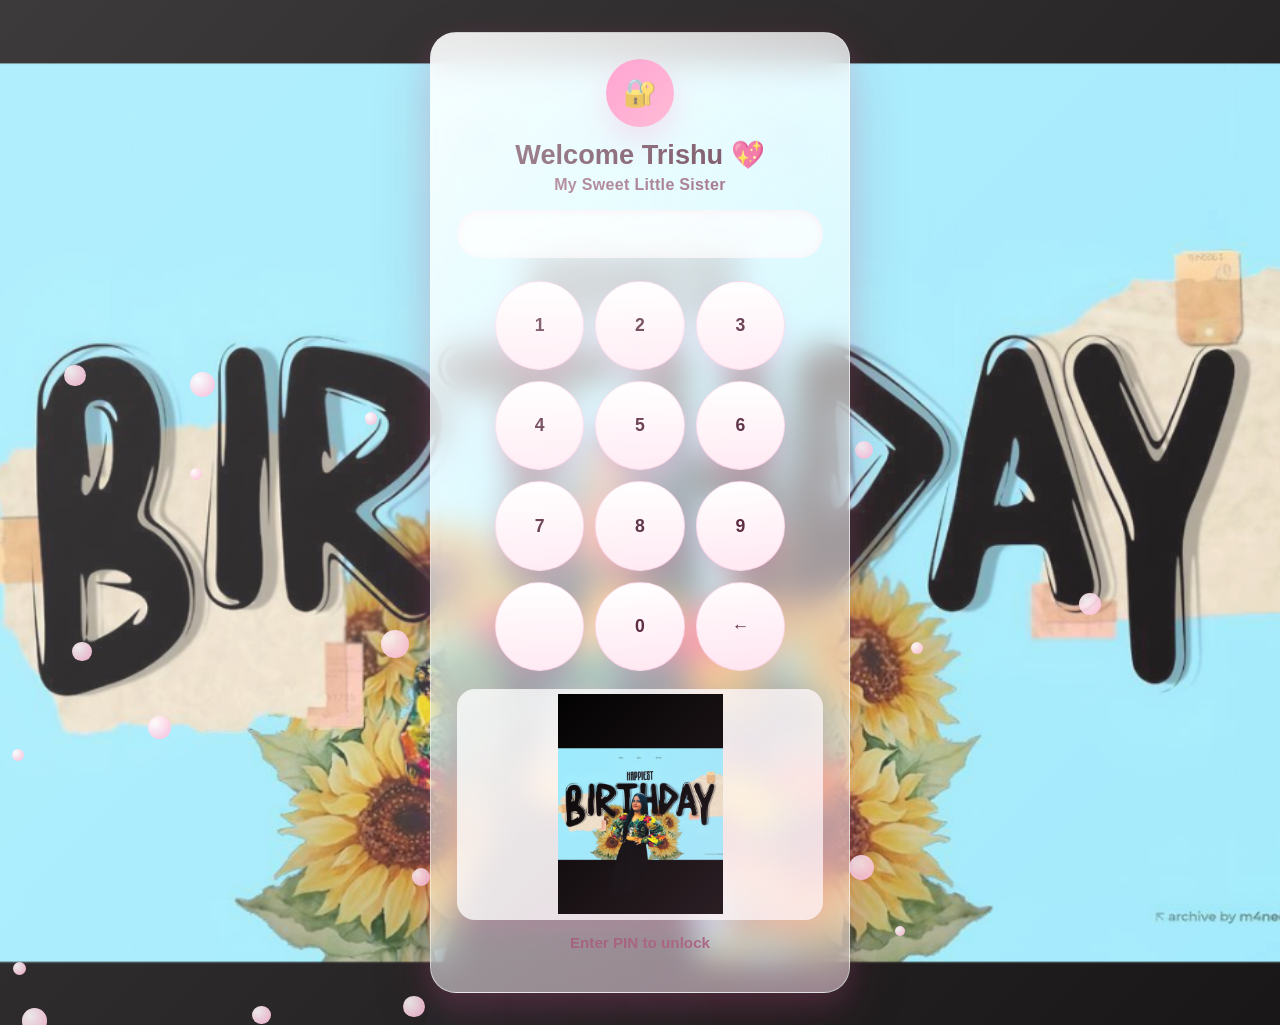
==== index.html @ af78383f "my website" ====
<!DOCTYPE html>
<html lang="en">
<head>
    <meta charset="utf-8" />
    <meta name="viewport" content="width=device-width,initial-scale=1,viewport-fit=cover" />
    <meta name="theme-color" content="#ffd6e8">
    <title>Welcome Trishu 💖</title>
    <link rel="stylesheet" href="style.css" />
</head>
<body>
    <div id="loading" class="loading-screen">
        <div class="loader-card">
            <img src="assets/images/teddy.gif" alt="teddy" class="loader-gif">
            <h1>Loading magic for Trishu...</h1>
            <div class="progress"><span></span></div>
            <p class="cute-quote">"A little sparkle for a big smile ✨"</p>
        </div>
    </div>

    <main id="lock-screen" class="center-page">
        <div class="lock-bg-layer" aria-hidden="true"></div>
        <div class="bg-anim"></div>
        <div class="card lock-card glass">
            <div class="lock-badge" aria-hidden="true">🔐</div>
            <div id="lock-content" class="lock-content">
                <h1>Welcome Trishu 💖</h1>
                <p class="sub">My Sweet Little Sister</p>

                <div id="pin-display" class="pin-display"></div>

                <div class="keypad" id="keypad"></div>

                <div class="lock-poster-wrap">
                    <img src="bgbig.jpg" alt="Birthday poster" class="lock-poster-img">
                </div>

                <p id="pin-msg" class="pin-msg">Enter PIN to unlock</p>
            </div>

            <div id="countdown-view" class="countdown-view hidden" aria-live="polite">
                <div class="countdown-badge">🎉</div>
                <h2>Birthday countdown</h2>
                <div id="unlock-countdown" class="unlock-countdown"></div>
                <p class="countdown-note">The full website opens on your birthday.</p>
            </div>
        </div>
    </main>

    <audio id="snd-key" src="assets/sounds/key.mp3" preload="auto"></audio>
    <audio id="snd-error" src="assets/sounds/error.mp3" preload="auto"></audio>
    <audio id="snd-success" src="assets/sounds/success.mp3" preload="auto"></audio>

    <script src="config.js"></script>
    <script src="script.js"></script>
</body>
</html>
---- style.css ----
:root{
  --pink-1:#ffd6e8;
  --pink-2:#ffb6d5;
  --glass-bg: rgba(255,255,255,0.24);
  --glass-border: rgba(255,255,255,0.45);
  --accent: #ff69b4;
  --accent-2:#ff95c8;
  --soft:#fff7fc;
  --ink:#5b2b41;
}

*{box-sizing:border-box}

html,body{height:100%;-webkit-overflow-scrolling:touch;scroll-behavior:smooth}
body{font-family:'Segoe UI', Arial, sans-serif;margin:0;background:linear-gradient(135deg,var(--pink-1),var(--pink-2));min-height:100vh;overflow:auto;color:var(--ink)}
.center-page{display:flex;align-items:center;justify-content:center;min-height:100dvh;padding:clamp(1rem,4vw,2rem);padding-top:calc(clamp(1rem,4vw,2rem) + env(safe-area-inset-top));padding-bottom:calc(clamp(1rem,4vw,2rem) + env(safe-area-inset-bottom));position:relative;overflow:hidden}
.glass{background:linear-gradient(135deg, rgba(255,255,255,0.58), rgba(255,255,255,0.18));backdrop-filter:blur(16px) saturate(140%);border:1px solid var(--glass-border);border-radius:26px;padding:1.4rem}
.lock-bg-layer{position:absolute;inset:-2%;z-index:-2;background:url('bgbig.jpg') center/cover no-repeat;opacity:0.95;pointer-events:none}
.lock-bg-layer::before{content:'';position:absolute;inset:0;background:linear-gradient(135deg, rgba(255,255,255,0.2), rgba(255,255,255,0.05));pointer-events:none}
.lock-poster-wrap{margin-top:.9rem;border-radius:18px;overflow:hidden;padding:.35rem;background:rgba(255,255,255,0.78);box-shadow:0 10px 24px rgba(255,105,180,0.14)}
.lock-poster-img{display:block;width:100%;max-height:220px;object-fit:contain;border-radius:14px;animation:singleRotate 6s ease-in-out 1;transform-origin:center}
.card{padding:1rem;text-align:center;box-shadow:0 18px 45px rgba(107,49,76,0.16), inset 0 1px 0 rgba(255,255,255,0.7);border-radius:26px}
.lock-card{width:min(420px,94vw);padding:clamp(1rem,3.5vw,1.6rem);position:relative;overflow:hidden;box-shadow:0 24px 60px rgba(120,38,74,0.18),0 10px 28px rgba(255,105,180,0.16);border:1px solid rgba(255,255,255,0.55);background:linear-gradient(145deg,rgba(255,255,255,0.78),rgba(255,250,252,0.4))}
.lock-card::before{content:'';position:absolute;inset:-1px;border-radius:inherit;background:linear-gradient(135deg,rgba(255,255,255,0.55),transparent 55%,rgba(255,182,213,0.25));pointer-events:none}
.lock-badge{width:68px;height:68px;border-radius:50%;margin:0 auto .8rem;display:grid;place-items:center;font-size:1.7rem;background:linear-gradient(135deg,var(--accent),#ff9fc5);box-shadow:0 12px 30px rgba(255,105,180,0.28);color:white}
.lock-card h1{margin:.2rem 0 .3rem;font-size:clamp(1.4rem,3vw,1.7rem);font-weight:800}
.sub{margin:0 0 .8rem;color:#8e5670;font-weight:600;letter-spacing:.02em}
.pin-display{font-size:clamp(1.2rem,3vw,1.5rem);letter-spacing:.7rem;margin:1rem 0 .8rem;padding:.8rem 1rem;border-radius:999px;background:rgba(255,255,255,0.75);box-shadow:inset 0 2px 8px rgba(255,105,180,0.12);min-height:3rem;display:flex;align-items:center;justify-content:center}
.keypad{display:grid;grid-template-columns:repeat(3,1fr);gap:.7rem;padding:.6rem 0 .2rem;max-width:290px;margin:0 auto}
.key{background:linear-gradient(180deg,#fff,#ffeaf3);border:1px solid rgba(255,105,180,0.2);border-radius:50%;width:100%;aspect-ratio:1;display:flex;align-items:center;justify-content:center;font-size:1.1rem;font-weight:700;cursor:pointer;user-select:none;box-shadow:0 10px 20px rgba(255,105,180,0.16), inset 0 1px 0 rgba(255,255,255,0.9);transition:transform .12s ease, box-shadow .12s ease, border-color .12s ease;color:var(--ink)}
.key:hover{transform:translateY(-2px);box-shadow:0 14px 24px rgba(255,105,180,0.2)}
.key:active{transform:scale(.94);box-shadow:0 6px 12px rgba(255,105,180,0.14)}
.pin-msg{margin-top:.9rem;color:#9a5874;font-size:.95rem;font-weight:600}
.countdown-view{display:flex;flex-direction:column;align-items:center;justify-content:center;gap:.7rem;text-align:center;padding:.4rem 0}
.countdown-badge{width:58px;height:58px;border-radius:50%;display:grid;place-items:center;background:linear-gradient(135deg,var(--accent),#ff9fc5);font-size:1.6rem;box-shadow:0 10px 24px rgba(255,105,180,0.18)}
.unlock-countdown{width:100%}
.countdown-stack{display:grid;grid-template-columns:repeat(2,minmax(0,1fr));gap:.7rem;margin-top:.3rem}
.countdown-box{padding:.7rem;border-radius:16px;background:rgba(255,255,255,0.75);box-shadow:inset 0 2px 8px rgba(255,105,180,0.1)}
.countdown-box strong{display:block;font-size:1.25rem;color:#7a2f4f}
.countdown-box span{font-size:.75rem;color:#9a5874;text-transform:uppercase;letter-spacing:.08em}
.countdown-note{margin:0;color:#8e5670;font-size:.95rem}
.hidden{display:none !important}
.shake{animation:shake .5s}
@keyframes shake{0%{transform:translateX(0)}25%{transform:translateX(-8px)}50%{transform:translateX(8px)}75%{transform:translateX(-6px)}100%{transform:translateX(0)}}
.lock-card.unlocked{transform:scale(1.02);box-shadow:0 32px 80px rgba(255,105,180,0.15),0 14px 38px rgba(0,0,0,0.12);border-color:rgba(255,255,255,0.65)}
.loading-screen{position:fixed;inset:0;display:flex;align-items:center;justify-content:center;background:linear-gradient(180deg,rgba(255,240,245,0.95),rgba(255,245,250,0.6));z-index:9999}
.loader-card{width:min(360px,92vw);text-align:center;padding:clamp(1rem,3vw,1.5rem);border-radius:24px;background:rgba(255,255,255,0.72);box-shadow:0 20px 45px rgba(122,53,80,0.16);backdrop-filter:blur(14px)}
.loader-gif{width:120px;height:120px;filter:drop-shadow(0 10px 24px rgba(255,105,180,0.18))}
.progress{height:8px;background:rgba(255,255,255,0.4);border-radius:999px;margin:1rem 0;overflow:hidden}
.progress span{display:block;height:100%;width:0;background:linear-gradient(90deg,var(--accent),var(--accent-2));animation:load 3s linear forwards}
@keyframes load{to{width:100%}}
@keyframes singleRotate{0%{transform:rotate(0deg) scale(1)}50%{transform:rotate(8deg) scale(1.02)}100%{transform:rotate(0deg) scale(1)}}

/* Home */
.home-page{padding-bottom:5rem;position:relative;min-height:100vh;overflow-x:hidden}
.home-page .topbar{padding:2rem 1rem 1rem;text-align:center;max-width:900px;margin:0 auto;position:relative;z-index:1;padding-top:clamp(3.5rem,10vh,6rem);padding-bottom:clamp(1.2rem,3vh,2rem)}
.home-bg-layer{position:fixed;inset:0;z-index:-2;background:url('bg.jpeg') center/cover no-repeat;background-size:cover;background-position:center;pointer-events:none}
.home-poster-card{margin-top:1rem;position:relative;z-index:1}
.home-poster-card h3{margin:.2rem 0 .7rem;color:#7a2f4f}
.home-poster-card .poster-frame{background:rgba(255,255,255,0.75);padding:.4rem;border-radius:18px;overflow:hidden}
.home-poster-card .poster-image{display:block;width:100%;height:auto;max-height:min(70vh,460px);object-fit:contain;border-radius:14px;margin:0 auto}
.hero-bubble{width:74px;height:74px;border-radius:50%;display:grid;place-items:center;font-size:2rem;margin:0 auto 1rem;background:linear-gradient(135deg,#fff5fb,#ffd9eb);box-shadow:0 14px 30px rgba(255,105,180,0.2)}
.welcome-anim{font-family:serif;font-size:clamp(1.6rem,4vw,2.4rem);margin:0 0 .4rem;filter:drop-shadow(0 6px 14px rgba(255,105,180,0.25));animation:floaty 6s ease-in-out infinite}
.subtitle{margin:0 auto;max-width:620px;color:#8b5670;font-size:1rem;line-height:1.6}
@keyframes floaty{0%{transform:translateY(0)}50%{transform:translateY(-6px)}100%{transform:translateY(0)}}
.dashboard{max-width:980px;margin:0 auto;padding:0 1rem 2rem;padding-top:clamp(1rem,2.5vh,1.8rem)}
.story-section{margin-top:1rem}
.section-heading{margin-bottom:1rem;padding:0 .2rem}
.section-heading span{display:inline-block;padding:.35rem .7rem;border-radius:999px;background:rgba(255,255,255,0.7);color:#b14f7d;font-size:.86rem;font-weight:700;margin-bottom:.5rem}
.section-heading h2{margin:0;font-size:1.2rem;color:#6d3650}
.cards{display:grid;grid-template-columns:repeat(2,minmax(0,1fr));gap:1rem}
.big-card{min-height:260px;display:flex;flex-direction:column;align-items:center;justify-content:center;text-decoration:none;color:inherit;position:relative;overflow:hidden;border-radius:22px;padding:1rem;transition:transform .2s ease, box-shadow .2s ease}
.big-card::after{content:'';position:absolute;inset:auto -20% -20% auto;width:120px;height:120px;background:rgba(255,255,255,0.25);border-radius:50%;pointer-events:none}
.card-art{width:100%;max-width:220px;height:auto;border-radius:18px;object-fit:cover;box-shadow:0 12px 24px rgba(176,81,120,0.12)}
.card-copy{margin-top:.8rem;text-align:center}
.card-copy h3{margin:.1rem 0 .2rem;font-size:1.05rem}
.card-copy p{margin:0;color:#8b5670;font-size:.92rem;line-height:1.4}
.big-card:hover{transform:translateY(-6px) scale(1.01);box-shadow:0 20px 45px rgba(0,0,0,0.14)}
.mini-section{margin-top:1rem;padding:1rem 1.2rem;border-radius:22px;text-align:center}
.mini-section h3{margin:.2rem 0 .4rem}
.mini-section p{margin:0;color:#8b5670;line-height:1.6}

/* AI companion */
.ai-companion{position:fixed;right:16px;bottom:16px;z-index:40}
.ai-pet{width:64px;height:64px;border-radius:50%;box-shadow:0 8px 22px rgba(0,0,0,0.12)}
.ai-btn{position:absolute;right:-6px;bottom:-6px;background:var(--accent);border-radius:50%;width:44px;height:44px;border:3px solid white;color:white;font-weight:bold}
.ai-chat{width:260px;background:var(--soft);border-radius:14px;padding:.5rem;margin-top:8px;box-shadow:0 10px 30px rgba(0,0,0,0.12)}
.hidden{display:none}
.ai-pet.ai-breathe{animation:breath 3s ease-in-out infinite}
.ai-pet.ai-blink{filter:brightness(.9)}
.ai-pet.ai-wave{transform:translateY(-8px);transition:transform .25s}
@keyframes breath{0%{transform:scale(1)}50%{transform:scale(1.03)}100%{transform:scale(1)}}

/* Modern buttons and photobooth styles */
.btn{background:rgba(255,255,255,0.9);border:1px solid rgba(255,255,255,0.6);padding:.5rem .9rem;border-radius:12px;cursor:pointer;box-shadow:0 8px 22px rgba(0,0,0,0.08);transition:transform .12s,box-shadow .12s}
.btn:hover{transform:translateY(-4px);box-shadow:0 18px 40px rgba(0,0,0,0.12)}
.btn.primary{background:linear-gradient(90deg,var(--accent),#ffc0dd);color:white;border:none}
.btn.small{padding:.3rem .6rem;border-radius:10px;font-size:.9rem}
.watch-card{margin-top:1rem;padding:1rem 1.1rem}
.watch-header{display:flex;justify-content:space-between;align-items:center;gap:.8rem;flex-wrap:wrap;margin-bottom:.8rem}
.watch-header h3{margin:.2rem 0 .2rem;color:#7a2f4f}
.watch-header p{margin:0;color:#8b5670;line-height:1.5}
.watch-btn input{display:none}
.watch-preview{display:flex;align-items:center;justify-content:center;min-height:220px;padding:.8rem;border:1px dashed rgba(255,105,180,0.3);border-radius:18px;background:rgba(255,255,255,0.45)}
.watch-preview.has-media{padding:0;border:none;background:transparent;min-height:auto}
.watch-media{display:block;max-width:100%;max-height:min(62vh,420px);width:auto;height:auto;object-fit:contain;border-radius:18px;box-shadow:0 12px 30px rgba(0,0,0,0.12)}

.camera-wrap{position:relative;display:block;max-width:360px;width:94%}
.camera-wrap video{width:100%;height:auto;border-radius:12px;object-fit:cover}
.sticker-layer{position:absolute;left:0;top:0;width:100%;height:100%;pointer-events:auto}
.sticker{touch-action:none}

.pb-wrap{display:flex;flex-direction:column;align-items:center;gap:12px;max-width:380px;margin:0 auto}
.sticker{transition:transform .12s,box-shadow .12s}
.sticker:active{transform:scale(.98)}
.flash{position:absolute;inset:0;background:white;opacity:0;pointer-events:none;border-radius:12px}
.flash.flash-on{animation:flashit .18s ease-out}
@keyframes flashit{0%{opacity:0.9}100%{opacity:0}}

/* sticker thumbnails */
.frames{display:flex;gap:8px;margin-top:12px;flex-wrap:nowrap;overflow-x:auto;padding:6px}
.frame{width:72px;height:56px;border-radius:8px;overflow:hidden;display:flex;align-items:center;justify-content:center;background:rgba(255,255,255,0.95);cursor:pointer;border:2px solid transparent;flex:0 0 auto}


/* floating hearts background */
.bg-anim{position:fixed;inset:0;z-index:-1;pointer-events:none}
.bg-anim span{position:absolute;width:18px;height:18px;background:radial-gradient(circle at 30% 30%,#fff,#ffb6d5);border-radius:50%;opacity:.9;animation:rise 8s linear infinite}
@keyframes rise{0%{transform:translateY(120vh) scale(.6);opacity:0}10%{opacity:1}100%{transform:translateY(-40vh) scale(1.2);opacity:0}}

/* responsive */
@media(max-width:720px){
  .home-page .topbar{padding:1.2rem .8rem .7rem;padding-top:clamp(3rem,9vh,4.5rem)}
  .home-bg-layer{background-size:cover;background-position:center}
  .home-poster-card .poster-image{max-height:min(58vh,320px)}
  .cards{grid-template-columns:1fr}
  .big-card{min-height:240px;padding:.9rem}
  .card-art{max-width:180px}
  .lock-card{width:100%;padding:1rem}
  .pin-display{font-size:1.25rem;letter-spacing:.65rem}
  .keypad{gap:.65rem;max-width:100%}
  .key{min-height:62px;font-size:1.2rem}
  .loader-card{width:min(320px,94vw)}
  .pet-card{width:94%;height:auto}
  .pet-img{width:140px;height:140px}
  .camera-wrap{max-width:100%}
  .controls .btn{padding:.6rem 1rem;font-size:1rem}
}
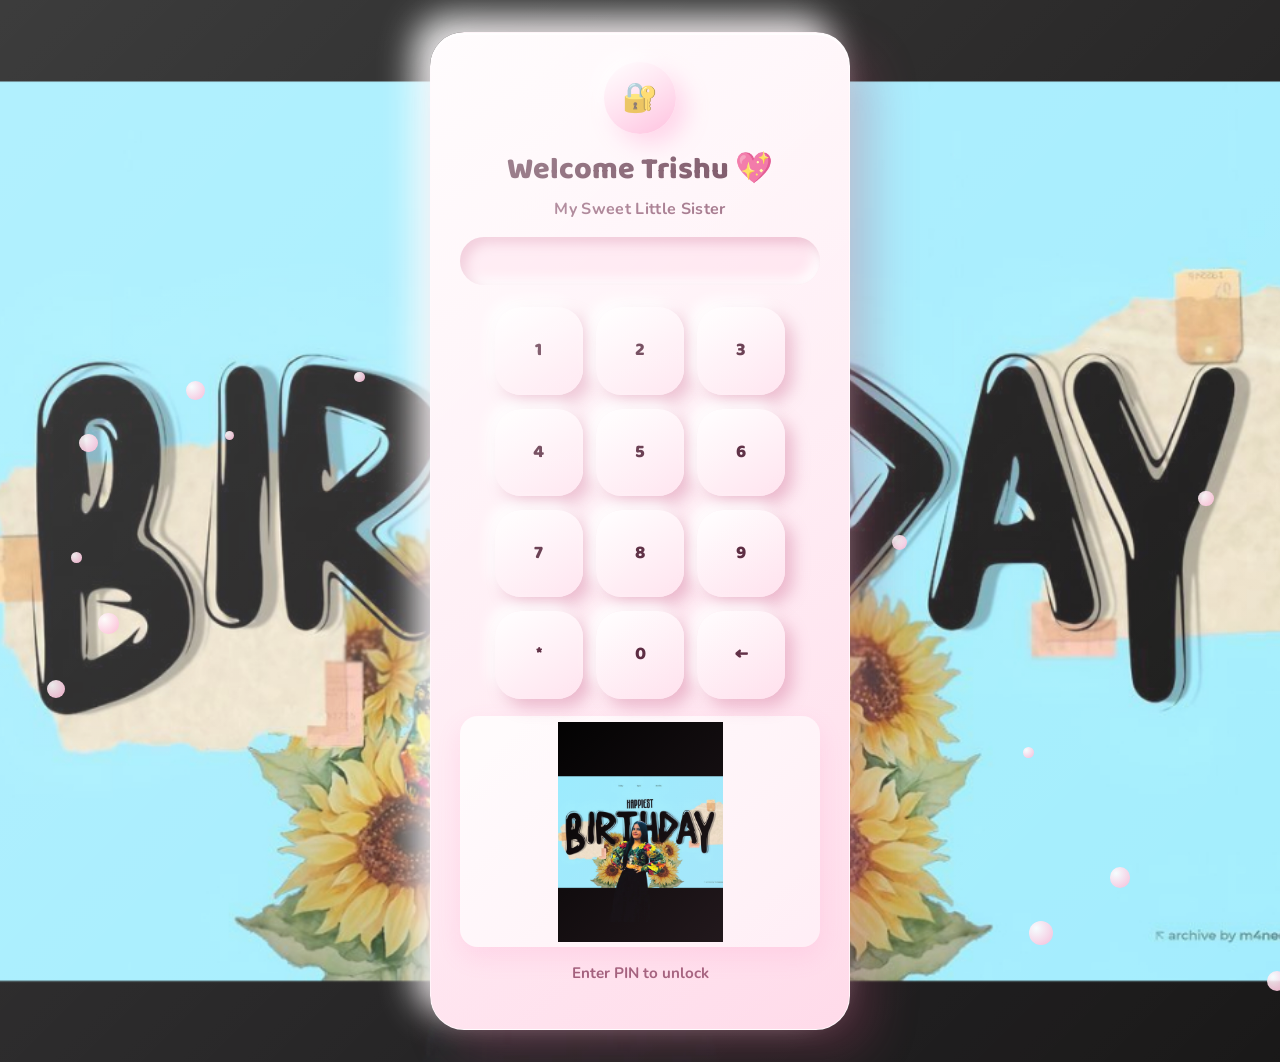
==== commit dad07975: "recreating" ====
--- a/index.html
+++ b/index.html
@@ -52,5 +52,6 @@
 
     <script src="config.js"></script>
     <script src="script.js"></script>
+    <script src="ui.js"></script>
 </body>
-</html>+</html>
--- a/style.css
+++ b/style.css
@@ -1,3 +1,5 @@
+@import url('https://fonts.googleapis.com/css2?family=Baloo+2:wght@500;600;700;800&family=Nunito:wght@400;600;700;800&display=swap');
+
 :root{
   --pink-1:#ffd6e8;
   --pink-2:#ffb6d5;
@@ -7,37 +9,104 @@
   --accent-2:#ff95c8;
   --soft:#fff7fc;
   --ink:#5b2b41;
+
+  /* Clay + Glass hybrid tokens */
+  --clay-base:#ffe4ef;
+  --clay-hi: rgba(255,255,255,0.95);
+  --clay-lo: rgba(198,90,132,0.35);
+  --clay-lo-strong: rgba(168,63,105,0.45);
+  --clay-gold:#ffc857;
+  --clay-mint:#a9e5d0;
+  --clay-sky:#a9d4ff;
+  --font-display:'Baloo 2', 'Segoe UI', sans-serif;
+  --font-body:'Nunito', 'Segoe UI', Arial, sans-serif;
 }
 
 *{box-sizing:border-box}
 
+:focus-visible{outline:3px solid rgba(255,105,180,.7);outline-offset:3px}
+button,input,label,a{-webkit-tap-highlight-color:transparent}
+
 html,body{height:100%;-webkit-overflow-scrolling:touch;scroll-behavior:smooth}
-body{font-family:'Segoe UI', Arial, sans-serif;margin:0;background:linear-gradient(135deg,var(--pink-1),var(--pink-2));min-height:100vh;overflow:auto;color:var(--ink)}
+body{font-family:var(--font-body);margin:0;background:linear-gradient(135deg,#fff8fc 0%,#ffe9f3 50%,#fff5df 100%);min-height:100vh;overflow:auto;color:var(--ink);line-height:1.5;opacity:1;transition:opacity .15s ease}
+h1,h2,h3,.welcome-anim{font-family:var(--font-display)}
 .center-page{display:flex;align-items:center;justify-content:center;min-height:100dvh;padding:clamp(1rem,4vw,2rem);padding-top:calc(clamp(1rem,4vw,2rem) + env(safe-area-inset-top));padding-bottom:calc(clamp(1rem,4vw,2rem) + env(safe-area-inset-bottom));position:relative;overflow:hidden}
-.glass{background:linear-gradient(135deg, rgba(255,255,255,0.58), rgba(255,255,255,0.18));backdrop-filter:blur(16px) saturate(140%);border:1px solid var(--glass-border);border-radius:26px;padding:1.4rem}
+.glass{background:linear-gradient(135deg,rgba(255,255,255,.82),rgba(255,255,255,.52));backdrop-filter:blur(10px) saturate(120%);border:1px solid rgba(255,255,255,.78);border-radius:26px;padding:1.4rem;box-shadow:0 16px 34px rgba(168,63,105,.14),inset 0 1px 0 rgba(255,255,255,.7)}
+
+/* ===== Clay + Glass hybrid utilities ===== */
+.cg-surface{
+  background:linear-gradient(150deg, rgba(255,255,255,0.65), rgba(255,255,255,0.22) 55%, rgba(255,255,255,0.4));
+  backdrop-filter:blur(18px) saturate(160%);
+  -webkit-backdrop-filter:blur(18px) saturate(160%);
+  border:1px solid rgba(255,255,255,0.55);
+  border-radius:28px;
+  box-shadow:
+    16px 16px 34px var(--clay-lo),
+    -12px -12px 26px var(--clay-hi),
+    inset 0 1px 0 rgba(255,255,255,0.7);
+}
+.cg-pressable{transition:transform .16s ease, box-shadow .16s ease}
+.cg-pressable:active{
+  transform:translateY(2px) scale(.98);
+  box-shadow: inset 8px 8px 16px var(--clay-lo), inset -6px -6px 14px var(--clay-hi);
+}
+.clay-btn{
+  font-family:var(--font-display);
+  font-weight:700;
+  border:none;
+  cursor:pointer;
+  color:var(--ink);
+  background:linear-gradient(150deg,#fff,var(--clay-base));
+  border-radius:999px;
+  padding:.75rem 1.3rem;
+  box-shadow:8px 8px 18px var(--clay-lo), -6px -6px 14px var(--clay-hi);
+  transition:transform .15s ease, box-shadow .15s ease;
+}
+.clay-btn:hover{transform:translateY(-3px)}
+.clay-btn:active{transform:translateY(1px) scale(.97);box-shadow:inset 6px 6px 12px var(--clay-lo), inset -4px -4px 10px var(--clay-hi)}
+.clay-btn.accent{background:linear-gradient(150deg,var(--accent-2),var(--accent));color:#fff;box-shadow:8px 8px 20px rgba(255,105,180,0.45), -6px -6px 14px rgba(255,255,255,0.55)}
+.chip-label{display:inline-flex;align-items:center;gap:.35rem;font-family:var(--font-display);font-weight:700;font-size:.8rem;padding:.35rem .75rem;border-radius:999px;background:linear-gradient(150deg,#fff,var(--clay-base));box-shadow:5px 5px 12px var(--clay-lo), -4px -4px 10px var(--clay-hi);color:#a33963}
 .lock-bg-layer{position:absolute;inset:-2%;z-index:-2;background:url('bgbig.jpg') center/cover no-repeat;opacity:0.95;pointer-events:none}
 .lock-bg-layer::before{content:'';position:absolute;inset:0;background:linear-gradient(135deg, rgba(255,255,255,0.2), rgba(255,255,255,0.05));pointer-events:none}
 .lock-poster-wrap{margin-top:.9rem;border-radius:18px;overflow:hidden;padding:.35rem;background:rgba(255,255,255,0.78);box-shadow:0 10px 24px rgba(255,105,180,0.14)}
 .lock-poster-img{display:block;width:100%;max-height:220px;object-fit:contain;border-radius:14px;animation:singleRotate 6s ease-in-out 1;transform-origin:center}
 .card{padding:1rem;text-align:center;box-shadow:0 18px 45px rgba(107,49,76,0.16), inset 0 1px 0 rgba(255,255,255,0.7);border-radius:26px}
-.lock-card{width:min(420px,94vw);padding:clamp(1rem,3.5vw,1.6rem);position:relative;overflow:hidden;box-shadow:0 24px 60px rgba(120,38,74,0.18),0 10px 28px rgba(255,105,180,0.16);border:1px solid rgba(255,255,255,0.55);background:linear-gradient(145deg,rgba(255,255,255,0.78),rgba(255,250,252,0.4))}
-.lock-card::before{content:'';position:absolute;inset:-1px;border-radius:inherit;background:linear-gradient(135deg,rgba(255,255,255,0.55),transparent 55%,rgba(255,182,213,0.25));pointer-events:none}
-.lock-badge{width:68px;height:68px;border-radius:50%;margin:0 auto .8rem;display:grid;place-items:center;font-size:1.7rem;background:linear-gradient(135deg,var(--accent),#ff9fc5);box-shadow:0 12px 30px rgba(255,105,180,0.28);color:white}
-.lock-card h1{margin:.2rem 0 .3rem;font-size:clamp(1.4rem,3vw,1.7rem);font-weight:800}
-.sub{margin:0 0 .8rem;color:#8e5670;font-weight:600;letter-spacing:.02em}
-.pin-display{font-size:clamp(1.2rem,3vw,1.5rem);letter-spacing:.7rem;margin:1rem 0 .8rem;padding:.8rem 1rem;border-radius:999px;background:rgba(255,255,255,0.75);box-shadow:inset 0 2px 8px rgba(255,105,180,0.12);min-height:3rem;display:flex;align-items:center;justify-content:center}
-.keypad{display:grid;grid-template-columns:repeat(3,1fr);gap:.7rem;padding:.6rem 0 .2rem;max-width:290px;margin:0 auto}
-.key{background:linear-gradient(180deg,#fff,#ffeaf3);border:1px solid rgba(255,105,180,0.2);border-radius:50%;width:100%;aspect-ratio:1;display:flex;align-items:center;justify-content:center;font-size:1.1rem;font-weight:700;cursor:pointer;user-select:none;box-shadow:0 10px 20px rgba(255,105,180,0.16), inset 0 1px 0 rgba(255,255,255,0.9);transition:transform .12s ease, box-shadow .12s ease, border-color .12s ease;color:var(--ink)}
-.key:hover{transform:translateY(-2px);box-shadow:0 14px 24px rgba(255,105,180,0.2)}
-.key:active{transform:scale(.94);box-shadow:0 6px 12px rgba(255,105,180,0.14)}
-.pin-msg{margin-top:.9rem;color:#9a5874;font-size:.95rem;font-weight:600}
+.lock-card{
+  width:min(420px,94vw);padding:clamp(1.1rem,3.5vw,1.8rem);position:relative;overflow:hidden;
+  border:1px solid rgba(255,255,255,0.6);
+  background:linear-gradient(150deg,#fff8fb 0%,var(--clay-base) 100%);
+  border-radius:34px;
+  box-shadow:
+    22px 22px 46px rgba(168,63,105,0.28),
+    -16px -16px 34px rgba(255,255,255,0.9),
+    inset 0 2px 0 rgba(255,255,255,0.8);
+  backdrop-filter:blur(6px);
+}
+.lock-card::before{content:'';position:absolute;inset:-1px;border-radius:inherit;background:linear-gradient(135deg,rgba(255,255,255,0.55),transparent 55%,rgba(255,182,213,0.2));pointer-events:none}
+.lock-badge{width:72px;height:72px;border-radius:50%;margin:0 auto .8rem;display:grid;place-items:center;font-size:1.8rem;background:linear-gradient(150deg,#fff,var(--accent-2) 120%);box-shadow:10px 10px 22px rgba(255,105,180,0.35), -8px -8px 18px rgba(255,255,255,0.9);color:white}
+.lock-card h1{margin:.2rem 0 .3rem;font-size:clamp(1.5rem,3vw,1.9rem);font-weight:800;font-family:var(--font-display)}
+.sub{margin:0 0 .8rem;color:#8e5670;font-weight:700;letter-spacing:.02em}
+.pin-display{font-size:clamp(1.2rem,3vw,1.5rem);letter-spacing:.7rem;margin:1rem 0 .8rem;padding:.8rem 1rem;border-radius:999px;background:var(--clay-base);box-shadow:inset 6px 6px 12px var(--clay-lo), inset -6px -6px 12px rgba(255,255,255,0.9);min-height:3rem;display:flex;align-items:center;justify-content:center;font-family:var(--font-display);color:#a33963}
+.keypad{display:grid;grid-template-columns:repeat(3,1fr);gap:.85rem;padding:.6rem 0 .2rem;max-width:290px;margin:0 auto}
+.key{
+  background:linear-gradient(150deg,#fff,var(--clay-base));
+  border:none;border-radius:26px;width:100%;aspect-ratio:1;
+  display:flex;align-items:center;justify-content:center;font-size:1.15rem;font-weight:800;
+  font-family:var(--font-display);
+  cursor:pointer;user-select:none;
+  box-shadow:8px 8px 16px var(--clay-lo), -7px -7px 14px rgba(255,255,255,0.95);
+  transition:transform .12s ease, box-shadow .12s ease;color:var(--ink)
+}
+.key:hover{transform:translateY(-3px)}
+.key:active{transform:translateY(1px) scale(.94);box-shadow:inset 6px 6px 12px var(--clay-lo), inset -5px -5px 10px rgba(255,255,255,0.9)}
+.pin-msg{margin-top:.9rem;color:#9a5874;font-size:.95rem;font-weight:700}
 .countdown-view{display:flex;flex-direction:column;align-items:center;justify-content:center;gap:.7rem;text-align:center;padding:.4rem 0}
-.countdown-badge{width:58px;height:58px;border-radius:50%;display:grid;place-items:center;background:linear-gradient(135deg,var(--accent),#ff9fc5);font-size:1.6rem;box-shadow:0 10px 24px rgba(255,105,180,0.18)}
+.countdown-badge{width:58px;height:58px;border-radius:50%;display:grid;place-items:center;background:linear-gradient(150deg,#fff,var(--accent-2) 130%);font-size:1.6rem;box-shadow:8px 8px 18px rgba(255,105,180,0.28),-6px -6px 14px rgba(255,255,255,0.9)}
 .unlock-countdown{width:100%}
 .countdown-stack{display:grid;grid-template-columns:repeat(2,minmax(0,1fr));gap:.7rem;margin-top:.3rem}
-.countdown-box{padding:.7rem;border-radius:16px;background:rgba(255,255,255,0.75);box-shadow:inset 0 2px 8px rgba(255,105,180,0.1)}
-.countdown-box strong{display:block;font-size:1.25rem;color:#7a2f4f}
-.countdown-box span{font-size:.75rem;color:#9a5874;text-transform:uppercase;letter-spacing:.08em}
+.countdown-box{padding:.7rem;border-radius:18px;background:linear-gradient(150deg,#fff,var(--clay-base));box-shadow:inset 5px 5px 10px var(--clay-lo), inset -5px -5px 10px rgba(255,255,255,0.9)}
+.countdown-box strong{display:block;font-size:1.25rem;color:#7a2f4f;font-family:var(--font-display)}
+.countdown-box span{font-size:.75rem;color:#9a5874;text-transform:uppercase;letter-spacing:.08em;font-weight:700}
 .countdown-note{margin:0;color:#8e5670;font-size:.95rem}
 .hidden{display:none !important}
 .shake{animation:shake .5s}
@@ -69,15 +138,18 @@
 .section-heading span{display:inline-block;padding:.35rem .7rem;border-radius:999px;background:rgba(255,255,255,0.7);color:#b14f7d;font-size:.86rem;font-weight:700;margin-bottom:.5rem}
 .section-heading h2{margin:0;font-size:1.2rem;color:#6d3650}
 .cards{display:grid;grid-template-columns:repeat(2,minmax(0,1fr));gap:1rem}
-.big-card{min-height:260px;display:flex;flex-direction:column;align-items:center;justify-content:center;text-decoration:none;color:inherit;position:relative;overflow:hidden;border-radius:22px;padding:1rem;transition:transform .2s ease, box-shadow .2s ease}
+.big-card{min-height:260px;display:flex;flex-direction:column;align-items:center;justify-content:center;text-decoration:none;color:inherit;position:relative;overflow:hidden;border-radius:26px;padding:1rem;transition:transform .2s ease, box-shadow .2s ease;
+  box-shadow:14px 14px 30px var(--clay-lo), -10px -10px 24px var(--clay-hi), inset 0 1px 0 rgba(255,255,255,0.6)}
 .big-card::after{content:'';position:absolute;inset:auto -20% -20% auto;width:120px;height:120px;background:rgba(255,255,255,0.25);border-radius:50%;pointer-events:none}
 .card-art{width:100%;max-width:220px;height:auto;border-radius:18px;object-fit:cover;box-shadow:0 12px 24px rgba(176,81,120,0.12)}
+.game-art{max-width:130px;aspect-ratio:1;display:flex;align-items:center;justify-content:center;font-size:3.4rem;background:linear-gradient(150deg,#fff,var(--clay-base));box-shadow:8px 8px 18px var(--clay-lo), -6px -6px 14px rgba(255,255,255,0.9)}
 .card-copy{margin-top:.8rem;text-align:center}
-.card-copy h3{margin:.1rem 0 .2rem;font-size:1.05rem}
+.card-copy h3{margin:.1rem 0 .2rem;font-size:1.05rem;font-family:var(--font-display)}
 .card-copy p{margin:0;color:#8b5670;font-size:.92rem;line-height:1.4}
-.big-card:hover{transform:translateY(-6px) scale(1.01);box-shadow:0 20px 45px rgba(0,0,0,0.14)}
-.mini-section{margin-top:1rem;padding:1rem 1.2rem;border-radius:22px;text-align:center}
-.mini-section h3{margin:.2rem 0 .4rem}
+.big-card:hover{transform:translateY(-6px) scale(1.01);box-shadow:18px 18px 36px var(--clay-lo-strong), -12px -12px 26px var(--clay-hi)}
+.big-card:active{transform:translateY(1px) scale(.98)}
+.mini-section{margin-top:1rem;padding:1rem 1.2rem;border-radius:26px;text-align:center}
+.mini-section h3{margin:.2rem 0 .4rem;font-family:var(--font-display)}
 .mini-section p{margin:0;color:#8b5670;line-height:1.6}
 
 /* AI companion */
@@ -92,10 +164,11 @@
 @keyframes breath{0%{transform:scale(1)}50%{transform:scale(1.03)}100%{transform:scale(1)}}
 
 /* Modern buttons and photobooth styles */
-.btn{background:rgba(255,255,255,0.9);border:1px solid rgba(255,255,255,0.6);padding:.5rem .9rem;border-radius:12px;cursor:pointer;box-shadow:0 8px 22px rgba(0,0,0,0.08);transition:transform .12s,box-shadow .12s}
-.btn:hover{transform:translateY(-4px);box-shadow:0 18px 40px rgba(0,0,0,0.12)}
-.btn.primary{background:linear-gradient(90deg,var(--accent),#ffc0dd);color:white;border:none}
-.btn.small{padding:.3rem .6rem;border-radius:10px;font-size:.9rem}
+.btn{font-family:var(--font-display);font-weight:700;background:linear-gradient(150deg,#fff,var(--clay-base));border:none;padding:.6rem 1rem;border-radius:16px;cursor:pointer;color:var(--ink);box-shadow:7px 7px 16px var(--clay-lo), -6px -6px 12px rgba(255,255,255,0.95);transition:transform .12s,box-shadow .12s}
+.btn:hover{transform:translateY(-3px)}
+.btn:active{transform:translateY(1px) scale(.96);box-shadow:inset 5px 5px 10px var(--clay-lo), inset -4px -4px 8px rgba(255,255,255,0.9)}
+.btn.primary{background:linear-gradient(150deg,var(--accent-2),var(--accent));color:white;box-shadow:7px 7px 18px rgba(255,105,180,0.4), -6px -6px 12px rgba(255,255,255,0.6)}
+.btn.small{padding:.35rem .7rem;border-radius:12px;font-size:.9rem}
 .watch-card{margin-top:1rem;padding:1rem 1.1rem}
 .watch-header{display:flex;justify-content:space-between;align-items:center;gap:.8rem;flex-wrap:wrap;margin-bottom:.8rem}
 .watch-header h3{margin:.2rem 0 .2rem;color:#7a2f4f}
@@ -127,8 +200,28 @@
 .bg-anim span{position:absolute;width:18px;height:18px;background:radial-gradient(circle at 30% 30%,#fff,#ffb6d5);border-radius:50%;opacity:.9;animation:rise 8s linear infinite}
 @keyframes rise{0%{transform:translateY(120vh) scale(.6);opacity:0}10%{opacity:1}100%{transform:translateY(-40vh) scale(1.2);opacity:0}}
 
+/* Floating nav used on subpages */
+.floaty-nav{position:sticky;top:0;z-index:30;display:flex;gap:.5rem;justify-content:center;padding:.7rem .6rem;flex-wrap:wrap;background:linear-gradient(180deg,rgba(255,250,253,.92),rgba(255,250,253,.64));backdrop-filter:blur(10px);border-bottom:1px solid rgba(255,255,255,.55)}
+.nav-pill{font-family:var(--font-display);font-weight:700;font-size:.85rem;text-decoration:none;color:var(--ink);display:inline-flex;align-items:center;gap:.35rem;padding:.5rem .95rem;border-radius:999px;background:linear-gradient(150deg,#fff,var(--clay-base));box-shadow:6px 6px 14px var(--clay-lo), -5px -5px 10px rgba(255,255,255,0.95);transition:transform .12s}
+.nav-pill:hover{transform:translateY(-2px)}
+.nav-pill.active{background:linear-gradient(150deg,var(--accent-2),var(--accent));color:#fff}
+
+/* Lightweight motion and rendering safeguards */
+.reveal{opacity:0;transform:translateY(18px);transition:opacity .5s ease var(--reveal-delay,0ms),transform .5s cubic-bezier(.2,.75,.25,1) var(--reveal-delay,0ms)}
+.reveal.is-visible{opacity:1;transform:none}
+.page-leaving{opacity:0;pointer-events:none}
+.cards,.birthday-hub,.rakhi-hub,.games-grid{content-visibility:auto;contain-intrinsic-size:auto 700px}
+img{max-width:100%}
+
+@media (prefers-reduced-motion:reduce){
+  *,*::before,*::after{animation-duration:.01ms!important;animation-iteration-count:1!important;scroll-behavior:auto!important;transition-duration:.01ms!important}
+  .reveal{opacity:1;transform:none}
+}
+
 /* responsive */
 @media(max-width:720px){
+  .floaty-nav{justify-content:flex-start;flex-wrap:nowrap;overflow-x:auto;padding:.65rem .75rem;scroll-snap-type:x proximity}
+  .nav-pill{flex:0 0 auto;scroll-snap-align:center}
   .home-page .topbar{padding:1.2rem .8rem .7rem;padding-top:clamp(3rem,9vh,4.5rem)}
   .home-bg-layer{background-size:cover;background-position:center}
   .home-poster-card .poster-image{max-height:min(58vh,320px)}
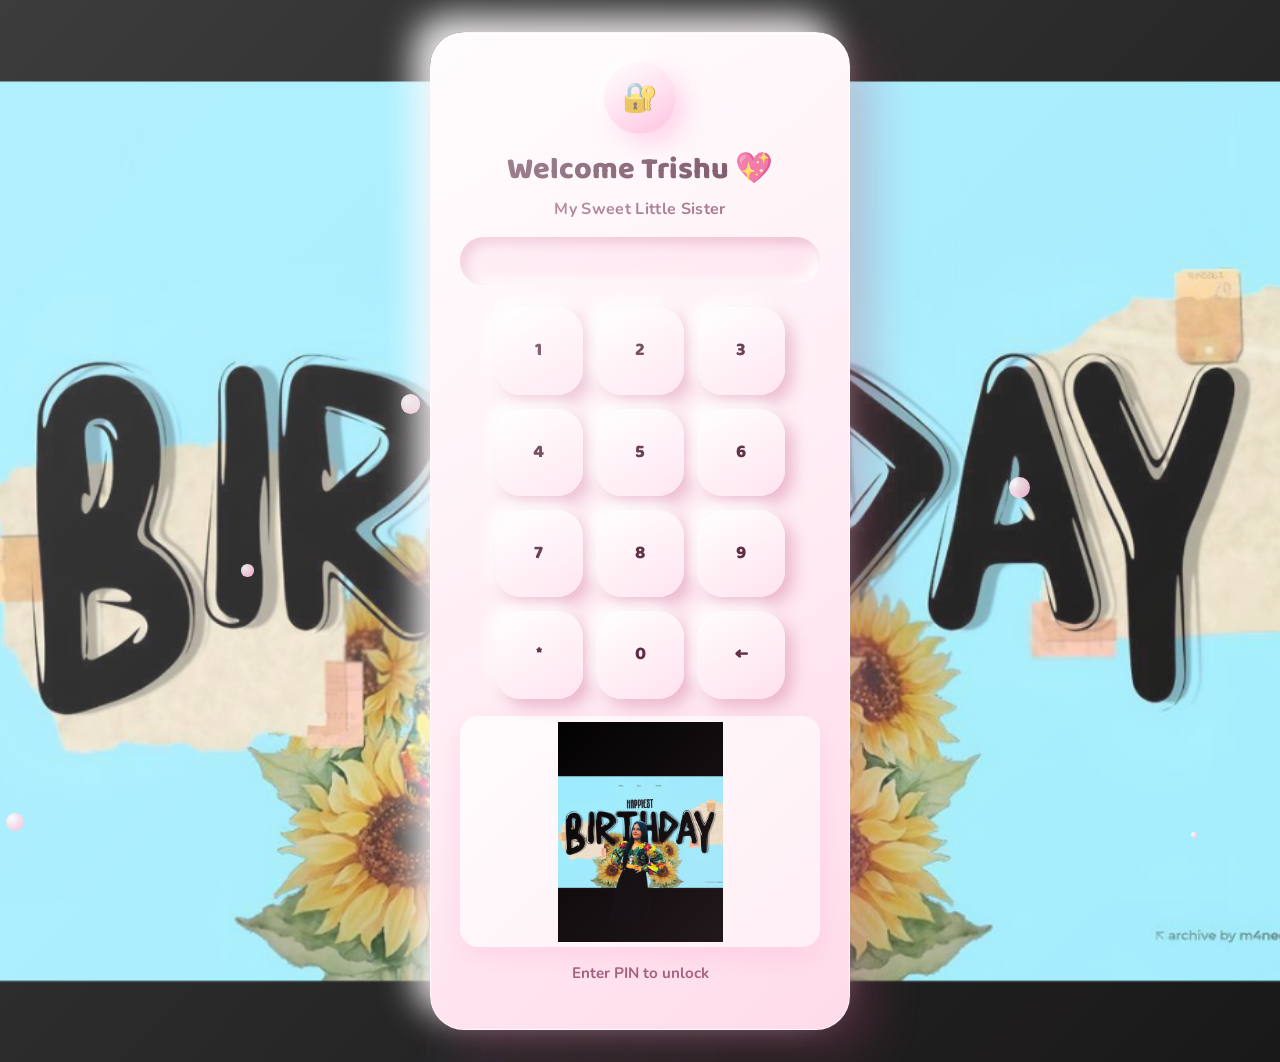
==== commit 9a3ad59b: "changing ui" ====
--- a/index.html
+++ b/index.html
@@ -10,7 +10,7 @@
 <body>
     <div id="loading" class="loading-screen">
         <div class="loader-card">
-            <img src="assets/images/teddy.gif" alt="teddy" class="loader-gif">
+            <img src="assets/images/pet.svg" alt="cute teddy" class="loader-gif">
             <h1>Loading magic for Trishu...</h1>
             <div class="progress"><span></span></div>
             <p class="cute-quote">"A little sparkle for a big smile ✨"</p>
--- a/style.css
+++ b/style.css
@@ -114,7 +114,7 @@
 .lock-card.unlocked{transform:scale(1.02);box-shadow:0 32px 80px rgba(255,105,180,0.15),0 14px 38px rgba(0,0,0,0.12);border-color:rgba(255,255,255,0.65)}
 .loading-screen{position:fixed;inset:0;display:flex;align-items:center;justify-content:center;background:linear-gradient(180deg,rgba(255,240,245,0.95),rgba(255,245,250,0.6));z-index:9999}
 .loader-card{width:min(360px,92vw);text-align:center;padding:clamp(1rem,3vw,1.5rem);border-radius:24px;background:rgba(255,255,255,0.72);box-shadow:0 20px 45px rgba(122,53,80,0.16);backdrop-filter:blur(14px)}
-.loader-gif{width:120px;height:120px;filter:drop-shadow(0 10px 24px rgba(255,105,180,0.18))}
+.loader-gif{width:110px;height:110px;object-fit:contain;filter:drop-shadow(0 10px 20px rgba(255,105,180,.15))}
 .progress{height:8px;background:rgba(255,255,255,0.4);border-radius:999px;margin:1rem 0;overflow:hidden}
 .progress span{display:block;height:100%;width:0;background:linear-gradient(90deg,var(--accent),var(--accent-2));animation:load 3s linear forwards}
 @keyframes load{to{width:100%}}
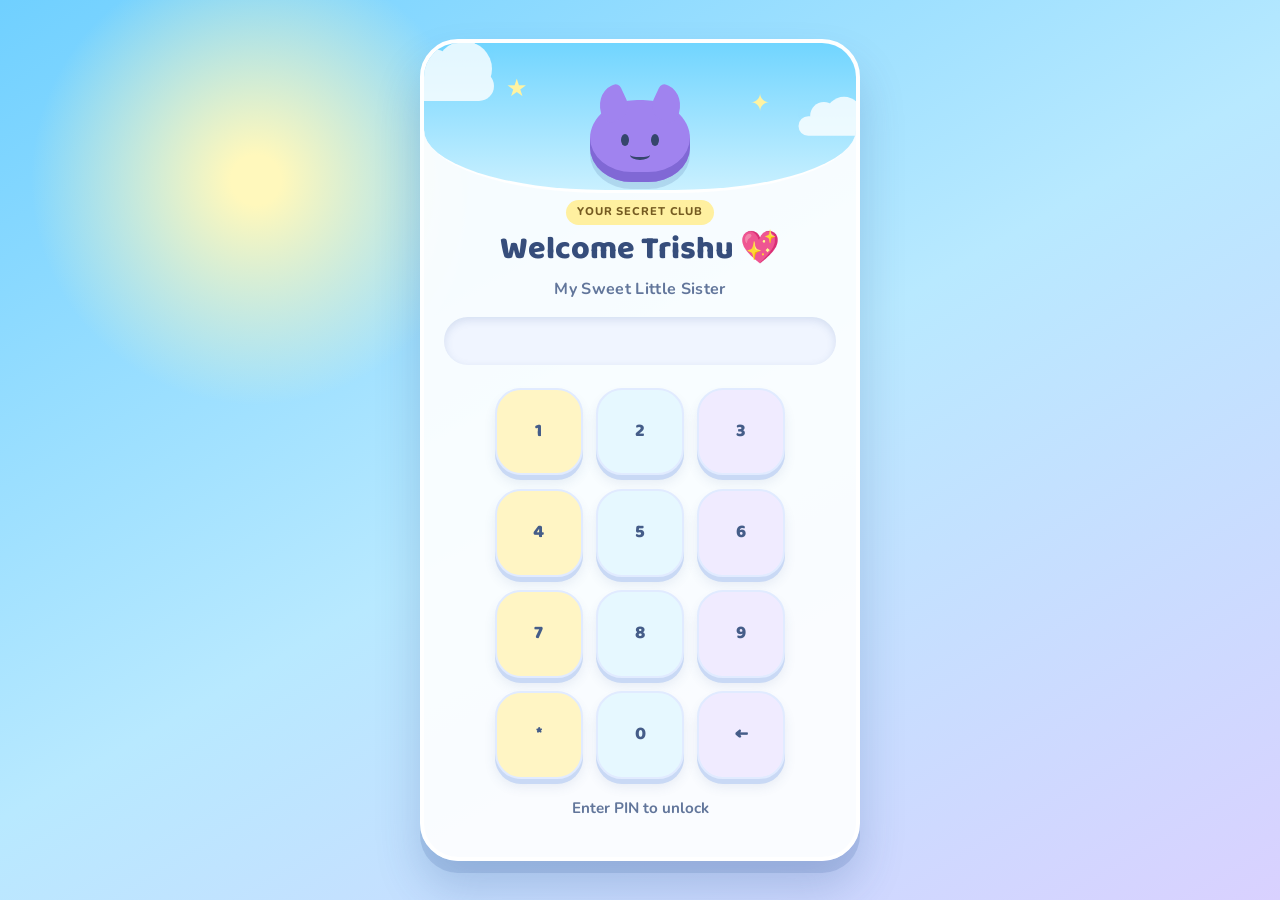
==== commit 4371f57a: "updating version" ====
--- a/index.html
+++ b/index.html
@@ -3,7 +3,7 @@
 <head>
     <meta charset="utf-8" />
     <meta name="viewport" content="width=device-width,initial-scale=1,viewport-fit=cover" />
-    <meta name="theme-color" content="#ffd6e8">
+    <meta name="theme-color" content="#7ed7ff">
     <title>Welcome Trishu 💖</title>
     <link rel="stylesheet" href="style.css" />
 </head>
@@ -21,18 +21,20 @@
         <div class="lock-bg-layer" aria-hidden="true"></div>
         <div class="bg-anim"></div>
         <div class="card lock-card glass">
+            <div class="lock-sky" aria-hidden="true">
+                <span class="cloud cloud-one"></span><span class="cloud cloud-two"></span>
+                <span class="star star-one">★</span><span class="star star-two">✦</span>
+                <div class="lock-mascot"><i class="ear ear-left"></i><i class="ear ear-right"></i><i class="mascot-eye eye-left"></i><i class="mascot-eye eye-right"></i><i class="mascot-smile"></i></div>
+            </div>
             <div class="lock-badge" aria-hidden="true">🔐</div>
             <div id="lock-content" class="lock-content">
+                <span class="lock-kicker">YOUR SECRET CLUB</span>
                 <h1>Welcome Trishu 💖</h1>
                 <p class="sub">My Sweet Little Sister</p>
 
                 <div id="pin-display" class="pin-display"></div>
 
                 <div class="keypad" id="keypad"></div>
-
-                <div class="lock-poster-wrap">
-                    <img src="bgbig.jpg" alt="Birthday poster" class="lock-poster-img">
-                </div>
 
                 <p id="pin-msg" class="pin-msg">Enter PIN to unlock</p>
             </div>
--- a/style.css
+++ b/style.css
@@ -1,23 +1,23 @@
 @import url('https://fonts.googleapis.com/css2?family=Baloo+2:wght@500;600;700;800&family=Nunito:wght@400;600;700;800&display=swap');
 
 :root{
-  --pink-1:#ffd6e8;
-  --pink-2:#ffb6d5;
-  --glass-bg: rgba(255,255,255,0.24);
-  --glass-border: rgba(255,255,255,0.45);
-  --accent: #ff69b4;
-  --accent-2:#ff95c8;
-  --soft:#fff7fc;
-  --ink:#5b2b41;
+  --pink-1:#e8f8ff;
+  --pink-2:#dcd6ff;
+  --glass-bg:rgba(255,255,255,.72);
+  --glass-border:rgba(255,255,255,.78);
+  --accent:#7a68eb;
+  --accent-2:#9c8cff;
+  --soft:#f8fbff;
+  --ink:#31456d;
 
   /* Clay + Glass hybrid tokens */
-  --clay-base:#ffe4ef;
+  --clay-base:#eef0ff;
   --clay-hi: rgba(255,255,255,0.95);
-  --clay-lo: rgba(198,90,132,0.35);
-  --clay-lo-strong: rgba(168,63,105,0.45);
-  --clay-gold:#ffc857;
-  --clay-mint:#a9e5d0;
-  --clay-sky:#a9d4ff;
+  --clay-lo:rgba(83,111,180,.18);
+  --clay-lo-strong:rgba(83,111,180,.3);
+  --clay-gold:#ffc95f;
+  --clay-mint:#83e2c1;
+  --clay-sky:#8edcff;
   --font-display:'Baloo 2', 'Segoe UI', sans-serif;
   --font-body:'Nunito', 'Segoe UI', Arial, sans-serif;
 }
@@ -68,8 +68,6 @@
 .chip-label{display:inline-flex;align-items:center;gap:.35rem;font-family:var(--font-display);font-weight:700;font-size:.8rem;padding:.35rem .75rem;border-radius:999px;background:linear-gradient(150deg,#fff,var(--clay-base));box-shadow:5px 5px 12px var(--clay-lo), -4px -4px 10px var(--clay-hi);color:#a33963}
 .lock-bg-layer{position:absolute;inset:-2%;z-index:-2;background:url('bgbig.jpg') center/cover no-repeat;opacity:0.95;pointer-events:none}
 .lock-bg-layer::before{content:'';position:absolute;inset:0;background:linear-gradient(135deg, rgba(255,255,255,0.2), rgba(255,255,255,0.05));pointer-events:none}
-.lock-poster-wrap{margin-top:.9rem;border-radius:18px;overflow:hidden;padding:.35rem;background:rgba(255,255,255,0.78);box-shadow:0 10px 24px rgba(255,105,180,0.14)}
-.lock-poster-img{display:block;width:100%;max-height:220px;object-fit:contain;border-radius:14px;animation:singleRotate 6s ease-in-out 1;transform-origin:center}
 .card{padding:1rem;text-align:center;box-shadow:0 18px 45px rgba(107,49,76,0.16), inset 0 1px 0 rgba(255,255,255,0.7);border-radius:26px}
 .lock-card{
   width:min(420px,94vw);padding:clamp(1.1rem,3.5vw,1.8rem);position:relative;overflow:hidden;
@@ -238,3 +236,59 @@
   .camera-wrap{max-width:100%}
   .controls .btn{padding:.6rem 1rem;font-size:1rem}
 }
+
+/* ===== Candy Cloud Adventure theme ===== */
+body,.birthday-page,.rakhi-page,.games-page{
+  background:linear-gradient(160deg,#7ed7ff 0%,#b8e9ff 32%,#ded7ff 70%,#fff0a7 120%)!important;
+  color:var(--ink);
+}
+body::before{content:'';position:fixed;inset:0;z-index:-3;pointer-events:none;opacity:.52;background-image:radial-gradient(circle at 13% 18%,#fff 0 2px,transparent 3px),radial-gradient(circle at 84% 33%,#fff 0 3px,transparent 4px),radial-gradient(circle at 38% 78%,#fff 0 2px,transparent 3px);background-size:94px 94px,130px 130px,78px 78px}
+body::after{content:'';position:fixed;z-index:-2;width:260px;height:90px;right:-60px;bottom:7vh;border-radius:100% 100% 0 0;background:rgba(255,255,255,.35);filter:blur(1px);pointer-events:none}
+.home-bg-layer,.lock-bg-layer,.birthday-poster,.games-bg{display:none}
+.glass,.cg-surface{background:rgba(255,255,255,.82);border:3px solid rgba(255,255,255,.8);box-shadow:0 12px 0 rgba(62,93,159,.1),0 20px 32px rgba(51,78,133,.16),inset 0 2px 0 #fff;backdrop-filter:none}
+.card,.big-card,.game-card{border:3px solid rgba(255,255,255,.9);box-shadow:0 10px 0 rgba(62,93,159,.1),0 18px 30px rgba(51,78,133,.14)}
+.big-card{background:linear-gradient(145deg,#fff 0%,#f5f4ff 100%)}
+.big-card:nth-child(3n+1){background:linear-gradient(145deg,#fff9c9,#fff 78%)}
+.big-card:nth-child(3n+2){background:linear-gradient(145deg,#e8fbff,#fff 78%)}
+.big-card:nth-child(3n){background:linear-gradient(145deg,#f3ebff,#fff 78%)}
+.big-card:hover,.game-card:hover{transform:translateY(-8px) rotate(-1deg);box-shadow:0 15px 0 rgba(62,93,159,.12),0 24px 34px rgba(51,78,133,.19)}
+.card-art{filter:drop-shadow(0 8px 8px rgba(85,119,186,.16));box-shadow:none}
+.game-art{background:#fff3a6;box-shadow:inset 0 -7px 0 rgba(255,194,70,.25)}
+.topbar,.hero{position:relative;text-align:center}.home-page .topbar{padding-top:clamp(4rem,11vh,7rem)}
+.hero-bubble{background:linear-gradient(135deg,#fff 5%,#ffe779 100%);box-shadow:0 8px 0 #e3b93d,0 16px 26px rgba(70,92,151,.2);animation:bounceBubble 3s ease-in-out infinite}
+.welcome-anim,.hero h1,.rakhi-hero h1{font-family:var(--font-display);color:#364d7b!important;text-shadow:0 3px 0 #fff,0 7px 14px rgba(60,85,150,.16);letter-spacing:.01em}
+.subtitle,.hero-sub,.card-copy p,.mini-section p,.watch-header p{color:#53688f!important}
+.section-heading span,.chip-label{background:#fff3a6;color:#69541e;box-shadow:none}
+.section-heading h2,.card-copy h3,.mini-section h3,.watch-header h3{color:#364d7b!important}
+.floaty-nav{background:rgba(255,255,255,.72);border-bottom:2px solid rgba(255,255,255,.8);box-shadow:0 5px 18px rgba(63,91,150,.1)}
+.nav-pill{background:#fff;color:#40567f;box-shadow:0 4px 0 rgba(74,105,169,.16);border:1px solid rgba(91,130,200,.09)}
+.nav-pill.active{background:linear-gradient(135deg,#7867e9,#9f8eff);box-shadow:0 4px 0 #594ab7;color:#fff}
+.btn,.clay-btn,.upload-btn{border:0!important;background:linear-gradient(135deg,#fff 0%,#eef4ff 100%);color:#3d547e;box-shadow:0 5px 0 rgba(67,98,160,.18),0 10px 16px rgba(67,98,160,.13)}
+.btn.primary,.clay-btn.accent{background:linear-gradient(135deg,#ffca57,#ff9d59);box-shadow:0 5px 0 #db7b3a,0 11px 17px rgba(172,95,46,.2);color:#fff}
+.btn:hover,.clay-btn:hover,.upload-btn:hover{transform:translateY(-3px)}
+.mini-section,.watch-card,.poster-card,.wish-card,.photo-card,.rakhi-banner,.hero-banner{border-radius:30px}
+.poster-frame{background:#edf6ff}
+.wish-card h2,.photo-card h2,.rakhi-note h2,.home-poster-card h3{color:#364d7b!important}
+.wish-card p,.photo-card p,.rakhi-note p{color:#53688f!important}
+.gallery img{border:4px solid #fff;box-shadow:0 7px 0 rgba(69,102,165,.13),0 14px 20px rgba(69,102,165,.12)}
+.gallery .empty-state,.watch-preview{background:#f6faff;color:#61789e;border-color:#b7d8ff}
+.stat,.pet-talk{background:#f8fbff!important;color:#4e648c!important;border:2px solid #fff;box-shadow:0 5px 14px rgba(69,102,165,.12)}
+.pet-img{background:linear-gradient(180deg,#fff4af,#e5f8ff)!important;box-shadow:0 8px 0 rgba(69,102,165,.13),0 17px 24px rgba(69,102,165,.16)!important}
+.status-pill{background:#fff5bf!important;color:#705c27!important}
+
+/* The refreshed secret-club lockscreen */
+#lock-screen{background:radial-gradient(circle at 20% 20%,#fff8bc 0 2%,transparent 18%),linear-gradient(150deg,#70d0ff,#b8e9ff 50%,#d9d1ff)}
+.lock-card{width:min(440px,94vw);padding:0 1.25rem 1.4rem!important;background:rgba(255,255,255,.91);border:4px solid #fff;border-radius:38px;box-shadow:0 12px 0 rgba(54,90,157,.16),0 28px 45px rgba(39,79,143,.22);overflow:visible}
+.lock-card::before{display:none}.lock-badge{display:none}.lock-sky{height:150px;margin:0 -1.25rem .3rem;position:relative;overflow:hidden;border-radius:34px 34px 42% 42%;background:linear-gradient(180deg,#71d5ff,#c9f0ff);border-bottom:3px solid #fff}
+.cloud{position:absolute;width:100px;height:30px;background:#fff;border-radius:999px;opacity:.8}.cloud::before,.cloud::after{content:'';position:absolute;background:#fff;border-radius:50%}.cloud::before{width:42px;height:42px;left:18px;bottom:10px}.cloud::after{width:56px;height:56px;left:42px;bottom:4px}.cloud-one{top:28px;left:-30px;animation:cloudDrift 10s linear infinite}.cloud-two{top:68px;right:-25px;transform:scale(.65);animation:cloudDrift 12s linear infinite reverse}.star{position:absolute;color:#fff3a1;font-size:24px;animation:twinkle 1.7s ease-in-out infinite}.star-one{left:19%;top:27px}.star-two{right:20%;top:42px;animation-delay:.6s}
+.lock-mascot{position:absolute;width:100px;height:82px;left:50%;bottom:8px;transform:translateX(-50%);border-radius:47% 47% 42% 42%;background:#a083ef;box-shadow:inset 0 -10px 0 #8068d5,0 7px 0 rgba(55,89,151,.16);animation:mascotHop 2.4s ease-in-out infinite}.ear{position:absolute;width:29px;height:34px;top:-13px;background:#a083ef;border-radius:80% 20% 50% 30%;z-index:-1}.ear-left{left:8px;transform:rotate(-25deg)}.ear-right{right:8px;transform:scaleX(-1) rotate(-25deg)}.mascot-eye{position:absolute;width:8px;height:12px;top:34px;background:#35466c;border-radius:50%}.eye-left{left:31px}.eye-right{right:31px}.mascot-smile{position:absolute;width:20px;height:10px;left:40px;top:50px;border-bottom:3px solid #35466c;border-radius:0 0 50% 50%}
+.lock-content{position:relative;z-index:1}.lock-content h1{color:#364d7b;font-size:2rem;margin:.1rem 0}.lock-content .sub{color:#62769b;margin:.2rem auto .8rem;max-width:290px}.lock-kicker{display:inline-block;background:#fff0a0;color:#755b21;border-radius:999px;padding:.25rem .7rem;font-size:.7rem;font-weight:800;letter-spacing:.08em}.pin-display{background:#f0f5ff;color:#516a9b;box-shadow:inset 0 3px 9px rgba(70,104,170,.16)}.key{background:#fff;border:2px solid #e1ebff;color:#455d89;box-shadow:0 5px 0 #c9d9f5,0 8px 12px rgba(60,93,150,.1)}.key:nth-child(3n+1){background:#fff5c4}.key:nth-child(3n+2){background:#e6f8ff}.key:nth-child(3n){background:#f0ebff}.pin-msg{color:#62769b}.countdown-badge{background:#fff1a8}
+
+.bg-anim span{background:#fff4a6;box-shadow:0 0 12px rgba(255,241,139,.8);border-radius:50%;animation-duration:10s}
+.animations-paused *,.animations-paused *::before,.animations-paused *::after{animation-play-state:paused!important}
+@keyframes bounceBubble{0%,100%{transform:translateY(0) rotate(-3deg)}50%{transform:translateY(-7px) rotate(3deg)}}
+@keyframes mascotHop{0%,100%{transform:translateX(-50%) translateY(0)}50%{transform:translateX(-50%) translateY(-8px)}}
+@keyframes cloudDrift{0%{translate:0 0}50%{translate:26px 0}100%{translate:0 0}}
+@keyframes twinkle{0%,100%{opacity:.5;transform:scale(.7)}50%{opacity:1;transform:scale(1.15)}}
+
+@media(max-width:720px){.lock-sky{height:132px}.lock-card{padding-left:1rem!important;padding-right:1rem!important}.lock-sky{margin-left:-1rem;margin-right:-1rem}.cards{gap:1.15rem}.big-card{min-height:205px}.hero h1,.welcome-anim{font-size:clamp(1.7rem,8vw,2.3rem)}}
